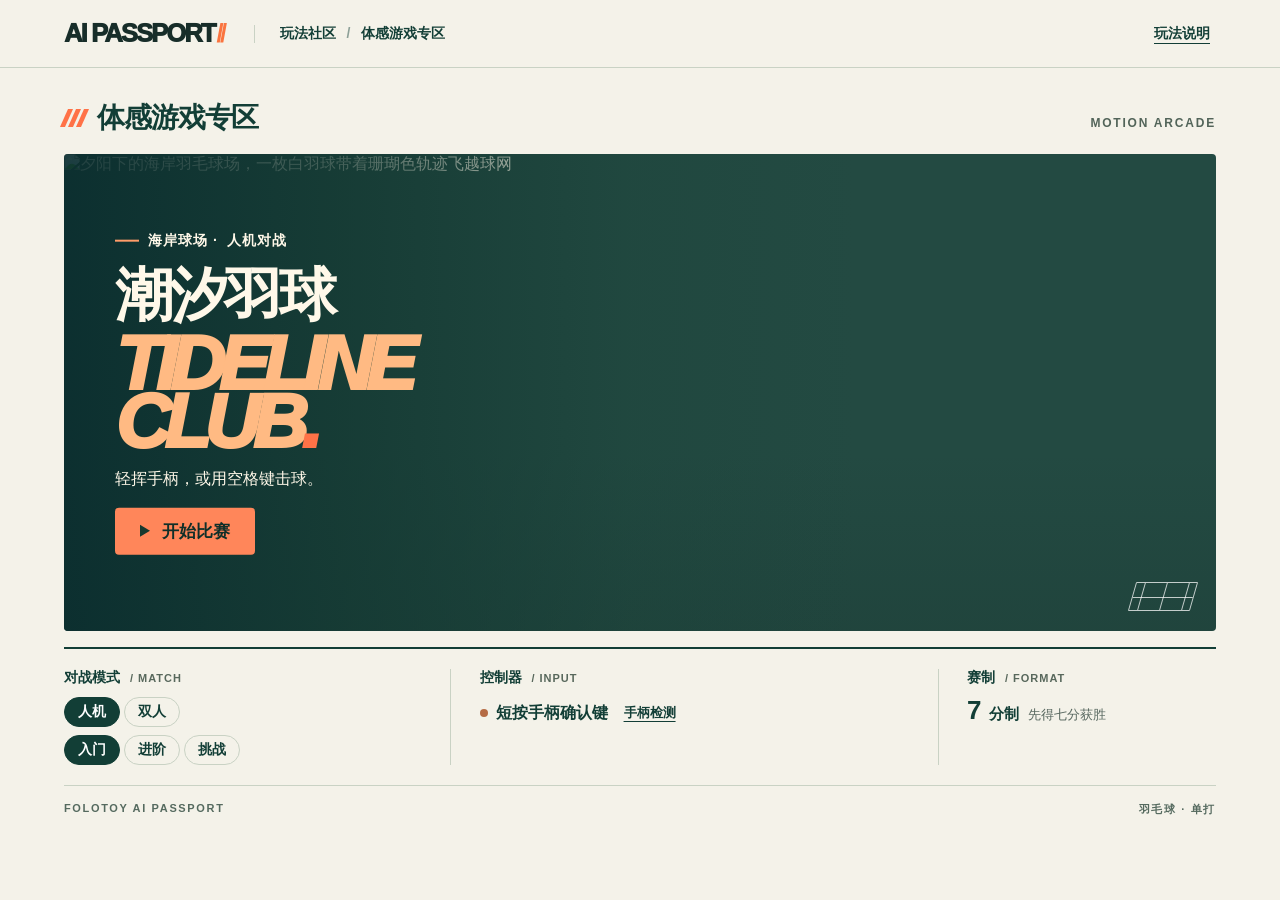
==== source/game/index.html @ 1c9361a9 "feat(game): add Bluetooth duel play, motion capture and playtest guides" ====
<!doctype html>
<html lang="zh-CN"><head><meta charset="utf-8"><meta name="viewport" content="width=device-width,initial-scale=1,viewport-fit=cover"><meta name="theme-color" content="#153c36">
<title>潮汐羽球 · AI Passport 体感游戏专区</title><link rel="icon" href="data:,"><link rel="stylesheet" href="style.css"></head>
<body>
<main id="lobby">
<header class="mast"><span class="brand">AI PASSPORT<b>//</b></span><span class="crumb">玩法社区 <i>/</i> 体感游戏专区</span><button class="textbtn" data-dialog="guide">玩法说明</button></header>
<div class="spread">
<div class="sectionline"><span class="sportmark"><i></i><i></i><i></i></span><h1>体感游戏专区</h1><span class="english">MOTION ARCADE</span></div>
<article class="poster">
<img class="keyart" src="assets/keyart.webp" alt="夕阳下的海岸羽毛球场，一枚白羽球带着珊瑚色轨迹飞越球网">
<div class="poster-shade"></div>
<div class="hero-copy"><span class="venue"><i></i> 海岸球场 · <span id="mode-name">人机对战</span></span><h2>潮汐羽球</h2><div class="club">TIDELINE<br>CLUB<span>.</span></div><p>轻挥手柄，或用空格键击球。</p><button class="play" id="play"><span class="triangle"></span>开始比赛</button></div>
<div class="court-stamp" aria-hidden="true"><i></i><b></b></div>
</article>
<section class="settings" aria-label="比赛设置">
<div class="setting"><span class="label">对战模式 <em>/ MATCH</em></span><div class="choices" aria-label="选择对战模式"><button data-mode="solo" aria-pressed="true">人机</button><button data-mode="duel" aria-pressed="false">双人</button></div><div id="difficulty" class="choices" aria-label="选择难度"><button data-level="shore" aria-pressed="true">入门</button><button data-level="tide" aria-pressed="false">进阶</button><button data-level="swell" aria-pressed="false">挑战</button></div></div>
<div class="setting"><span class="label">控制器 <em>/ INPUT</em></span><button class="input-btn" data-dialog="connect"><span class="dot"></span><span id="input-status" aria-live="polite">短按手柄确认键</span><u>手柄检测</u></button></div>
<div class="setting rule"><span class="label">赛制 <em>/ FORMAT</em></span><strong>7 <small>分制</small></strong><span>先得七分获胜</span></div>
</section><footer><span>FOLOTOY AI PASSPORT</span><span>羽毛球 · 单打</span></footer></div></main>
<section id="court" hidden aria-label="羽毛球比赛">
<canvas id="world" aria-label="海岸 3D 羽毛球场"></canvas>
<header class="hud"><button id="pause" aria-label="暂停比赛">Ⅱ</button><div class="score"><span><span id="near-label">你</span> <b id="you">0</b></span><i></i><span><b id="cpu">0</b> <span id="far-label">电脑</span></span></div><button id="sound" aria-pressed="true">音效 开</button></header>
<div class="rally"><span>TIDELINE CLUB</span><b id="rally">海岸单打</b></div>
<div class="signal" id="signal"><span id="signal-label"></span></div>
<div class="prompt"><strong id="cue">准备发球</strong><span id="tip"></span></div>
<div class="touch"><button data-shot="left">左路</button><button data-shot="hit">挥拍</button><button data-shot="right">右路</button></div>
</section>
<dialog id="sheet"><div class="sheet-head"><span>TIDELINE CLUB</span><button id="close" aria-label="关闭">×</button></div><div id="sheet-content"></div></dialog>
<template id="guide"><h2>第一次上场</h2><ol><li><b>发球</b><p>选好对战模式后开始比赛。轻挥一次手柄，或按空格、点「挥拍」发球。得分方发下一球。</p></li><li><b>接球</b><p>人物自动跑位。看球落向自己这侧，在「现在挥拍」亮起时出手。球快到身边时就可以挥拍，稍早出手会在够到球时接回。双人模式下，P1 守近场，P2 守远场。</p></li><li><b>打向空当</b><p>屏幕朝自己，向左或右挥拍选择落点。小幅动作吊球，更快的挥拍可以在高点击出扣杀。</p><p>键盘：← / → 或 A / D 瞄准，空格击球，Shift + 空格重击，↓ + 空格轻吊。触屏：左路、右路打边线，中间按钮打中路。</p></li></ol></template>
<template id="connect"><h2>蓝牙手柄检测</h2><ol><li><b>在电脑或 iPad 上配对</b><p>打开系统的蓝牙设置，连接手柄屏幕上显示的 Tideline 名称。两只手柄分别配对到运行游戏的同一台设备，Wi-Fi 可以照常使用。</p></li><li><b>给手柄选边</b><p>先点一下球场页面，再短按手柄确认键。下面会显示收到输入的玩家；只玩一人时默认是 P1。第二只手柄按下键选 P2，再按确认启用。手柄静放一秒后挥拍，看对应玩家的计数。长按下键可停用并重新选边。</p></li></ol>
<p id="paddle-0"></p><p id="paddle-1"></p><p>电视可通过投屏或 HDMI 显示比赛。想比较电视的延迟，可以先看游戏设备本身的画面试接几球。</p></template>
<script src="assets/three.min.js"></script><script src="arena.js"></script><script src="match.js"></script><script src="app.js"></script>
</body></html>
---- source/game/style.css ----
:root{color-scheme:light;--ink:#123e36;--paper:#f4f2e9;--orange:#ff7247;--edge:#c9d2c4;font-family:"Inter","Helvetica Neue","PingFang SC","Microsoft YaHei",sans-serif;color:var(--ink);background:var(--paper)}*{box-sizing:border-box}body{margin:0}button,a{font:inherit}button{cursor:pointer;color:inherit}button:focus-visible,a:focus-visible{outline:3px solid #de6234;outline-offset:4px}button{border:0}button:active{transform:translateY(1px)}[hidden]{display:none!important}
.mast{height:68px;padding:0 clamp(20px,5vw,92px);display:flex;gap:30px;align-items:center;border-bottom:1px solid var(--edge)}.brand{font-size:clamp(18px,2vw,26px);font-weight:950;letter-spacing:-.075em;color:#172d29}.brand b{color:#fa743f;letter-spacing:-.14em;margin-left:2px}.crumb{font-size:14px;font-weight:600;border-left:1px solid var(--edge);padding-left:25px}.crumb i{font-style:normal;opacity:.45;padding:0 7px}.textbtn{margin-left:auto;background:transparent;font-weight:700;font-size:14px;text-decoration:underline;text-underline-offset:5px}
.spread{max-width:1590px;margin:auto;padding:0 clamp(20px,5vw,90px)}.sectionline{display:flex;gap:12px;align-items:baseline;margin:clamp(22px,3.6vh,42px) 0 18px}.sectionline h1{font-size:clamp(21px,2.15vw,34px);margin:0;font-weight:900;letter-spacing:-.04em}.english,.label em,.sheet-head span,footer,.rally span,.venue,.club,.hud,.court-stamp{font-family:"Avenir Next","Helvetica Neue",sans-serif}.english,.label em,.sheet-head span,footer,.rally span{font-size:12px;font-weight:800;letter-spacing:.15em}.english{margin-left:auto;color:#526459}.sportmark{height:18px;display:inline-flex;gap:3px;transform:skew(-24deg);align-self:center}.sportmark i{width:5px;background:var(--orange)}.poster{position:relative;height:clamp(365px,53vh,660px);overflow:hidden;background:#234a42;border-radius:4px;isolation:isolate;color:#fff8e9}.keyart,.poster-shade{position:absolute;inset:0;width:100%;height:100%;object-fit:cover;object-position:66% 51%;z-index:-2}.poster-shade{z-index:-1;background:linear-gradient(90deg,#0a2d2ee8 0%,#133832c9 24%,#163f3538 49%,transparent 69%),linear-gradient(0deg,#10231f25,transparent 38%)}.hero-copy{position:absolute;left:clamp(24px,4vw,74px);top:50%;transform:translateY(-50%)}.venue{font-size:14px;font-weight:700;letter-spacing:.07em;display:flex;align-items:center;gap:9px}.venue i{height:2px;width:24px;background:#ff9c69}.hero-copy h2{font-size:clamp(37px,4.5vw,70px);line-height:1.05;letter-spacing:-.06em;margin:15px 0 10px}.club{font-weight:950;font-style:italic;font-size:clamp(47px,6vw,100px);letter-spacing:-.09em;line-height:.75;color:#ffba83}.club span{color:var(--orange)}.hero-copy p{font-size:16px;margin:18px 0}.play,.action-link{display:inline-flex;align-items:center;justify-content:center;gap:12px;background:#ff865a;color:#102f29;font-weight:850;border-radius:4px;padding:12px 25px;font-size:17px;min-height:46px;text-decoration:none}.play:hover,.action-link:hover{background:#ffa87b}.triangle{border-top:6px solid transparent;border-bottom:6px solid transparent;border-left:10px solid #18382e}.court-stamp{position:absolute;right:22px;bottom:20px;width:62px;height:29px;border:1px solid #fffb;border-radius:1px;transform:skew(-16deg)}.court-stamp:before,.court-stamp:after,.court-stamp i,.court-stamp b{content:"";position:absolute;background:#fffb}.court-stamp:before{left:50%;height:100%;width:1px}.court-stamp:after{left:0;top:50%;width:100%;height:1px}.court-stamp i,.court-stamp b{top:0;left:14%;height:100%;width:1px}.court-stamp b{left:86%}
.settings{display:grid;grid-template-columns:1.07fr 1.35fr .77fr;margin-top:16px;border-top:2px solid var(--ink);border-bottom:1px solid var(--edge);padding:20px 0}.setting{padding:0 clamp(16px,2.2vw,38px);border-left:1px solid var(--edge)}.setting:first-child{padding-left:0;border:0}.label{display:block;font-size:14px;font-weight:800;margin-bottom:10px}.label em{font-size:11px;font-style:normal;letter-spacing:.09em;color:#58685c;margin-left:6px}.choices{display:flex;gap:4px}.choices button{border:1px solid var(--edge);background:transparent;border-radius:30px;padding:5px 13px;font-size:14px;font-weight:650}.choices button[aria-pressed=true]{background:var(--ink);color:white;border-color:var(--ink)}.input-btn{display:flex;align-items:center;gap:8px;min-height:32px;background:transparent;padding:0;line-height:1.25;font-weight:700;flex-wrap:wrap}.dot{width:8px;height:8px;border-radius:100%;background:#b56b44}.connected .dot{background:#24814c}.input-btn u{font-size:13px;margin-left:8px;text-underline-offset:4px}.rule strong{font-size:26px;line-height:1}.rule small{font-size:15px}.rule>span:last-child{font-size:13px;margin-left:9px;color:#56665e}footer{display:flex;justify-content:space-between;margin:16px 0 18px;color:#556a5f;font-size:11px}
#court{position:fixed;inset:0;background:#214b4a;overflow:hidden;touch-action:manipulation}#world{width:100%;height:100%;display:block}.hud{position:absolute;top:max(18px,env(safe-area-inset-top));left:3vw;right:3vw;display:flex;align-items:center;justify-content:space-between}.hud button,.score,.rally,.prompt,.touch button{background:#123a35eb;color:#fffbeb;border:1px solid #f6f2db53;border-radius:7px}.hud button{min-height:42px;min-width:44px;font-weight:750;padding:0 12px}.score{position:absolute;left:50%;transform:translateX(-50%);display:flex;align-items:center;padding:6px 16px;gap:18px;font-size:14px;font-weight:700;font-variant-numeric:tabular-nums}.score span{display:flex;align-items:center;gap:13px}.score b{font-size:33px;line-height:1.1}.score i{height:24px;width:1px;background:#fff5}.rally{position:absolute;top:78px;left:3vw;display:grid;gap:3px;padding:9px 12px}.rally span{color:#fdc08d;font-size:10px}.rally b{font-size:14px}.prompt{position:absolute;bottom:max(17px,3.1vh);left:3vw;padding:10px 16px;display:grid;gap:3px;max-width:55vw}.prompt strong{color:#ffbd89;font-size:20px}.prompt span{font-size:14px}.signal{pointer-events:none;position:absolute;top:21%;left:50%;transform:translateX(-50%);color:#173d35;white-space:nowrap}.signal span:not(:empty){display:block;background:#fff0cfef;border-radius:99px;padding:6px 18px;font-weight:800;font-size:17px;box-shadow:0 2px 12px #15322922}.touch{position:absolute;right:3vw;bottom:max(17px,3.1vh);display:flex;gap:5px}.touch button{font-size:15px;padding:12px 15px;font-weight:700}.touch button:nth-child(2){background:#ff885c;color:#16392f}.sheet-head{display:flex;align-items:center;justify-content:space-between;color:#638171}.sheet-head button{background:transparent;font-size:30px;line-height:1}.sheet-head span{font-size:11px}dialog{border:1px solid #1d493b;color:var(--ink);background:#faf8ed;border-radius:10px;width:min(480px,92vw);max-height:88dvh;padding:24px 28px;box-shadow:0 30px 100px #00181155}dialog::backdrop{background:#092822ac}dialog h2{margin:14px 0;font-size:30px;letter-spacing:-.04em}dialog ol{padding-left:23px}dialog li{padding-left:4px;margin:13px 0}dialog p{line-height:1.6;margin:4px 0;color:#39564b}.dialog-actions{display:flex;gap:9px;flex-wrap:wrap;margin-top:18px}.dialog-actions button{padding:10px 15px;border-radius:4px;background:#dce6d6;font-weight:750}.dialog-actions button:first-child{background:#ff8c5e}.result-score{font-weight:900;font-size:50px;letter-spacing:-.06em}.result-score span{color:#8a9f90}
@media(max-width:720px){.mast{height:54px;gap:13px}.crumb{font-size:12px;padding-left:12px}.sectionline{margin-top:22px}.english{font-size:10px}.poster{height:clamp(365px,54vh,530px)}.poster-shade{background:linear-gradient(90deg,#103631bd,#123d2c27 78%),linear-gradient(0deg,#173a31a5,transparent 75%)}.keyart{object-position:66% center}.hero-copy{top:auto;transform:none;bottom:24px}.settings{grid-template-columns:1fr 1.15fr;padding:14px 0;row-gap:12px}.setting{padding:0 9px}.rule{grid-column:1/-1;border:0;border-top:1px solid var(--edge);padding:12px 0 0;display:flex;align-items:center;gap:9px}.rule .label{margin:0 auto 0 0}.rule strong{font-size:20px}.label em{font-size:9px;margin-left:2px}.choices{gap:3px}.choices button{padding:5px 9px}.prompt{bottom:83px;left:50%;transform:translateX(-50%);text-align:center;min-width:240px}.touch{left:0;right:0;justify-content:center;bottom:18px}.rally{top:72px}.input-btn{font-size:14px}.input-btn u{margin-left:0}}
@media(max-height:520px) and (orientation:landscape){.rally{top:65px}.prompt{bottom:8px;left:2%;transform:none;min-width:0}.touch{left:auto;right:2%;bottom:8px}.signal{top:21%}.hud{top:8px}.hud button{min-height:36px}.score b{font-size:25px}}
@media(prefers-reduced-motion:reduce){*{scroll-behavior:auto}}

#difficulty{margin-top:8px} .venue #mode-name{display:inline}
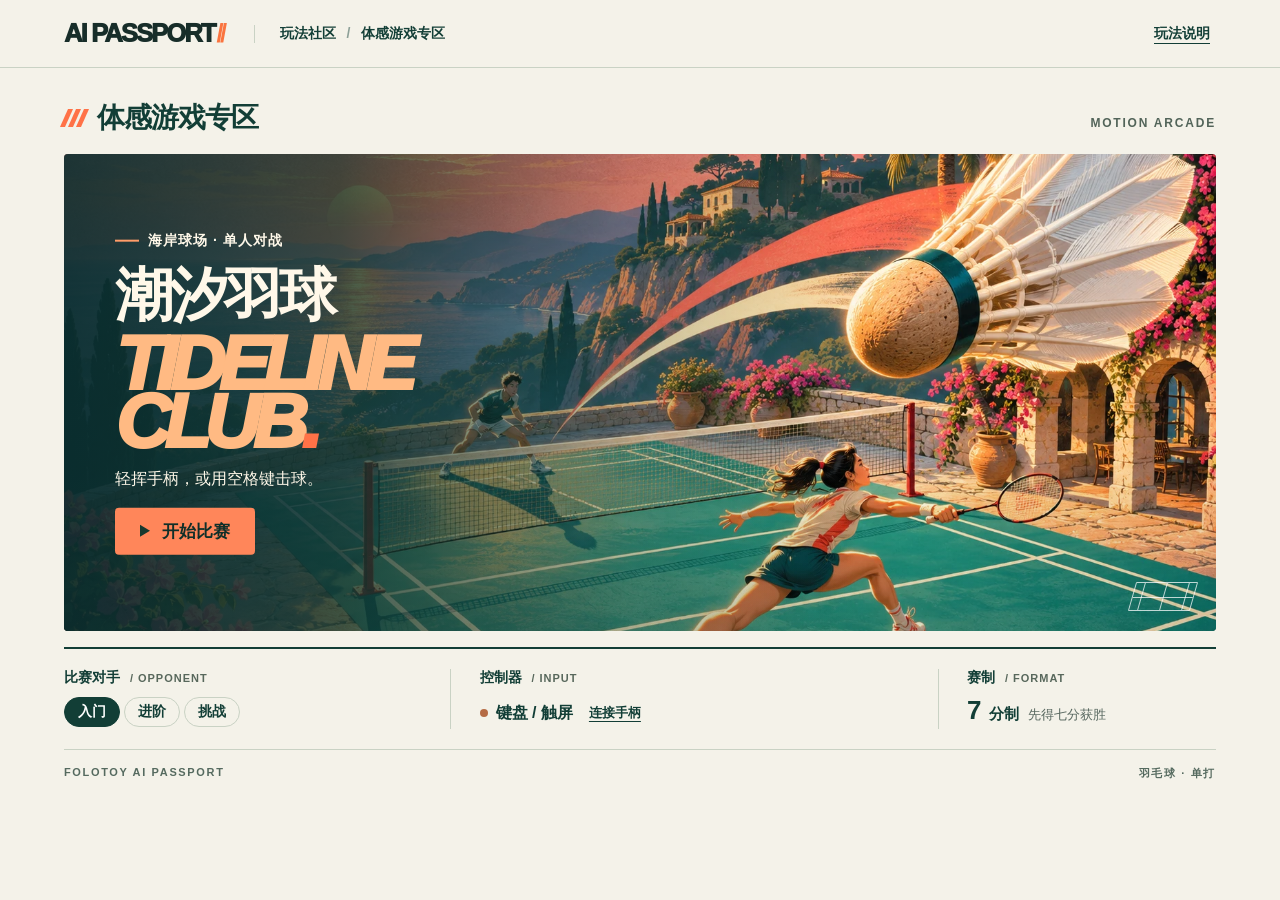
==== commit aae1cfc1: "chore(game): import the original Tideline playtest and board support" ====
--- a/source/game/index.html
+++ b/source/game/index.html
@@ -9,25 +9,24 @@
 <article class="poster">
 <img class="keyart" src="assets/keyart.webp" alt="夕阳下的海岸羽毛球场，一枚白羽球带着珊瑚色轨迹飞越球网">
 <div class="poster-shade"></div>
-<div class="hero-copy"><span class="venue"><i></i> 海岸球场 · <span id="mode-name">人机对战</span></span><h2>潮汐羽球</h2><div class="club">TIDELINE<br>CLUB<span>.</span></div><p>轻挥手柄，或用空格键击球。</p><button class="play" id="play"><span class="triangle"></span>开始比赛</button></div>
+<div class="hero-copy"><span class="venue"><i></i> 海岸球场 · 单人对战</span><h2>潮汐羽球</h2><div class="club">TIDELINE<br>CLUB<span>.</span></div><p>轻挥手柄，或用空格键击球。</p><button class="play" id="play"><span class="triangle"></span>开始比赛</button></div>
 <div class="court-stamp" aria-hidden="true"><i></i><b></b></div>
 </article>
 <section class="settings" aria-label="比赛设置">
-<div class="setting"><span class="label">对战模式 <em>/ MATCH</em></span><div class="choices" aria-label="选择对战模式"><button data-mode="solo" aria-pressed="true">人机</button><button data-mode="duel" aria-pressed="false">双人</button></div><div id="difficulty" class="choices" aria-label="选择难度"><button data-level="shore" aria-pressed="true">入门</button><button data-level="tide" aria-pressed="false">进阶</button><button data-level="swell" aria-pressed="false">挑战</button></div></div>
-<div class="setting"><span class="label">控制器 <em>/ INPUT</em></span><button class="input-btn" data-dialog="connect"><span class="dot"></span><span id="input-status" aria-live="polite">短按手柄确认键</span><u>手柄检测</u></button></div>
+<div class="setting"><span class="label">比赛对手 <em>/ OPPONENT</em></span><div class="choices" aria-label="选择难度"><button data-level="shore" aria-pressed="true">入门</button><button data-level="tide" aria-pressed="false">进阶</button><button data-level="swell" aria-pressed="false">挑战</button></div></div>
+<div class="setting"><span class="label">控制器 <em>/ INPUT</em></span><button class="input-btn" data-dialog="connect"><span class="dot"></span><span id="input-status">键盘 / 触屏</span><u>连接手柄</u></button></div>
 <div class="setting rule"><span class="label">赛制 <em>/ FORMAT</em></span><strong>7 <small>分制</small></strong><span>先得七分获胜</span></div>
 </section><footer><span>FOLOTOY AI PASSPORT</span><span>羽毛球 · 单打</span></footer></div></main>
 <section id="court" hidden aria-label="羽毛球比赛">
 <canvas id="world" aria-label="海岸 3D 羽毛球场"></canvas>
-<header class="hud"><button id="pause" aria-label="暂停比赛">Ⅱ</button><div class="score"><span><span id="near-label">你</span> <b id="you">0</b></span><i></i><span><b id="cpu">0</b> <span id="far-label">电脑</span></span></div><button id="sound" aria-pressed="true">音效 开</button></header>
+<header class="hud"><button id="pause" aria-label="暂停比赛">Ⅱ</button><div class="score"><span>你 <b id="you">0</b></span><i></i><span><b id="cpu">0</b> 电脑</span></div><button id="sound" aria-pressed="true">音效 开</button></header>
 <div class="rally"><span>TIDELINE CLUB</span><b id="rally">海岸单打</b></div>
 <div class="signal" id="signal"><span id="signal-label"></span></div>
 <div class="prompt"><strong id="cue">准备发球</strong><span id="tip"></span></div>
 <div class="touch"><button data-shot="left">左路</button><button data-shot="hit">挥拍</button><button data-shot="right">右路</button></div>
 </section>
 <dialog id="sheet"><div class="sheet-head"><span>TIDELINE CLUB</span><button id="close" aria-label="关闭">×</button></div><div id="sheet-content"></div></dialog>
-<template id="guide"><h2>第一次上场</h2><ol><li><b>发球</b><p>选好对战模式后开始比赛。轻挥一次手柄，或按空格、点「挥拍」发球。得分方发下一球。</p></li><li><b>接球</b><p>人物自动跑位。看球落向自己这侧，在「现在挥拍」亮起时出手。球快到身边时就可以挥拍，稍早出手会在够到球时接回。双人模式下，P1 守近场，P2 守远场。</p></li><li><b>打向空当</b><p>屏幕朝自己，向左或右挥拍选择落点。小幅动作吊球，更快的挥拍可以在高点击出扣杀。</p><p>键盘：← / → 或 A / D 瞄准，空格击球，Shift + 空格重击，↓ + 空格轻吊。触屏：左路、右路打边线，中间按钮打中路。</p></li></ol></template>
-<template id="connect"><h2>蓝牙手柄检测</h2><ol><li><b>在电脑或 iPad 上配对</b><p>打开系统的蓝牙设置，连接手柄屏幕上显示的 Tideline 名称。两只手柄分别配对到运行游戏的同一台设备，Wi-Fi 可以照常使用。</p></li><li><b>给手柄选边</b><p>先点一下球场页面，再短按手柄确认键。下面会显示收到输入的玩家；只玩一人时默认是 P1。第二只手柄按下键选 P2，再按确认启用。手柄静放一秒后挥拍，看对应玩家的计数。长按下键可停用并重新选边。</p></li></ol>
-<p id="paddle-0"></p><p id="paddle-1"></p><p>电视可通过投屏或 HDMI 显示比赛。想比较电视的延迟，可以先看游戏设备本身的画面试接几球。</p></template>
-<script src="assets/three.min.js"></script><script src="arena.js"></script><script src="match.js"></script><script src="app.js"></script>
+<template id="guide"><h2>第一次上场</h2><ol><li><b>发球</b><p>选好难度后开始比赛。轻挥一次手柄，或按空格、点「挥拍」发球。得分方发下一球。</p></li><li><b>接球</b><p>人物自动跑位。看球落向近场，在「现在挥拍」亮起时出手。早挥会落空。</p></li><li><b>打向空当</b><p>屏幕朝自己，向左或右挥拍选择落点。小幅动作吊球，更快的挥拍可以在高点击出扣杀。</p><p>键盘：← / → 或 A / D 瞄准，空格击球，Shift + 空格重击，↓ + 空格轻吊。触屏：左路、右路打边线，中间按钮打中路。</p></li></ol></template>
+<template id="connect"><h2>连接 AI Passport</h2><ol><li><b>打开手柄</b><p>刷入套件内的 Tideline 固件，开机后查看屏幕上的 Wi-Fi 名称与 KEY。</p></li><li><b>加入手柄 Wi-Fi</b><p>电脑或 iPad 连上 Tideline- 开头的热点。若系统提示无互联网，选择保持连接。</p></li><li><b>打开手柄上的球场</b><p>在浏览器打开下方地址，将手柄平放约一秒。看到「体感已就绪」即可开始。开机时会生成新的热点密码。</p></li></ol><a class="action-link" href="http://192.168.4.1/">打开 192.168.4.1</a></template>
+<script src="assets/three.min.js"></script><script src="arena.js"></script><script src="match.js"></script><script src="motion.js"></script><script src="app.js"></script>
 </body></html>
--- a/source/game/style.css
+++ b/source/game/style.css
@@ -6,5 +6,3 @@
 @media(max-width:720px){.mast{height:54px;gap:13px}.crumb{font-size:12px;padding-left:12px}.sectionline{margin-top:22px}.english{font-size:10px}.poster{height:clamp(365px,54vh,530px)}.poster-shade{background:linear-gradient(90deg,#103631bd,#123d2c27 78%),linear-gradient(0deg,#173a31a5,transparent 75%)}.keyart{object-position:66% center}.hero-copy{top:auto;transform:none;bottom:24px}.settings{grid-template-columns:1fr 1.15fr;padding:14px 0;row-gap:12px}.setting{padding:0 9px}.rule{grid-column:1/-1;border:0;border-top:1px solid var(--edge);padding:12px 0 0;display:flex;align-items:center;gap:9px}.rule .label{margin:0 auto 0 0}.rule strong{font-size:20px}.label em{font-size:9px;margin-left:2px}.choices{gap:3px}.choices button{padding:5px 9px}.prompt{bottom:83px;left:50%;transform:translateX(-50%);text-align:center;min-width:240px}.touch{left:0;right:0;justify-content:center;bottom:18px}.rally{top:72px}.input-btn{font-size:14px}.input-btn u{margin-left:0}}
 @media(max-height:520px) and (orientation:landscape){.rally{top:65px}.prompt{bottom:8px;left:2%;transform:none;min-width:0}.touch{left:auto;right:2%;bottom:8px}.signal{top:21%}.hud{top:8px}.hud button{min-height:36px}.score b{font-size:25px}}
 @media(prefers-reduced-motion:reduce){*{scroll-behavior:auto}}
-
-#difficulty{margin-top:8px} .venue #mode-name{display:inline}
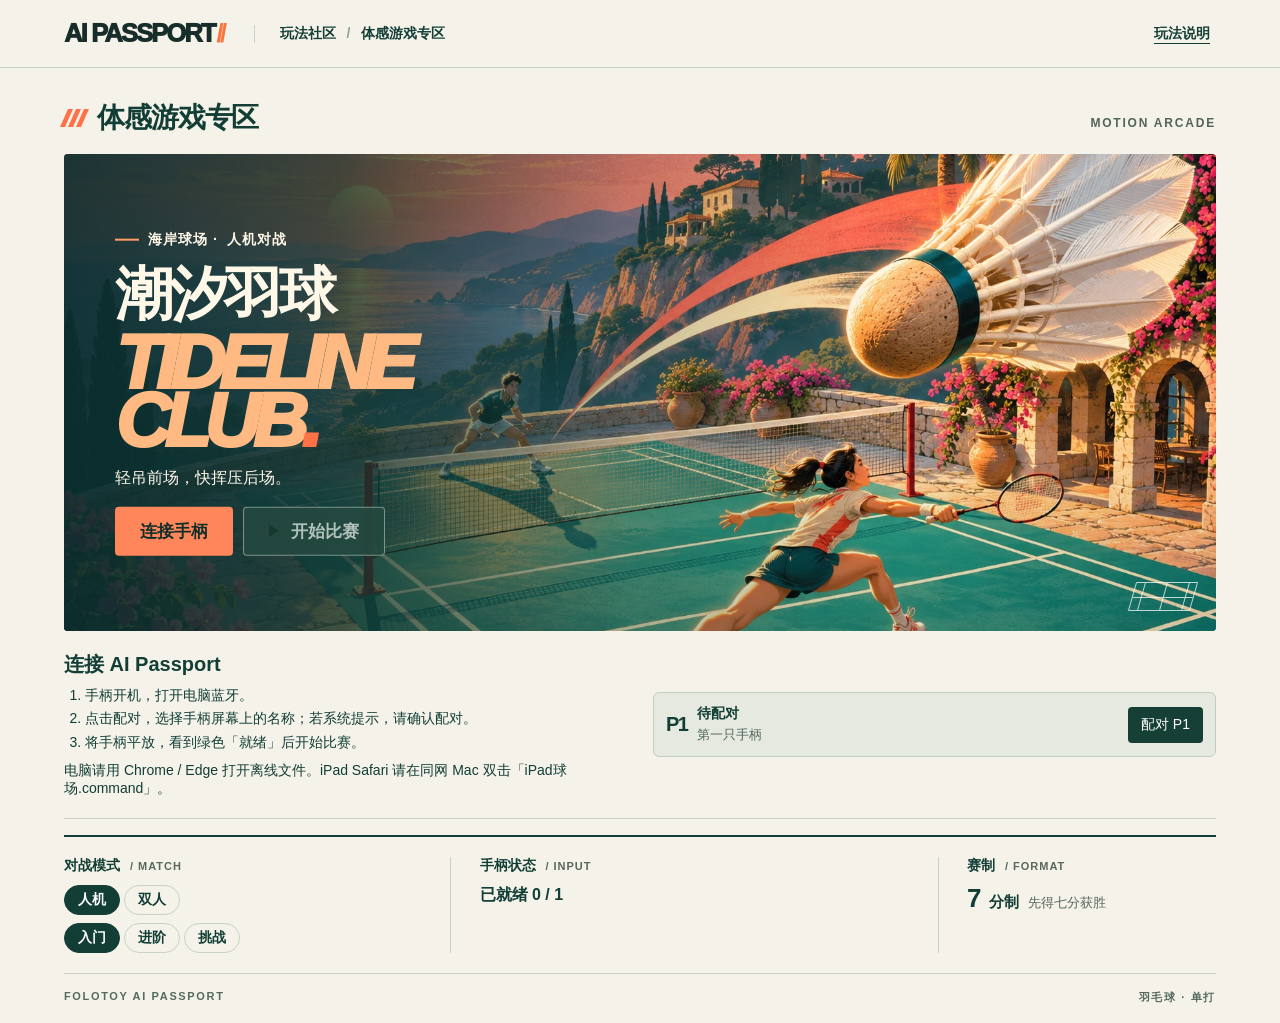
==== commit 1f9717a6: "feat(game): add motion-aware rallies, split-screen play and BLE controller feedback" ====
--- a/source/game/index.html
+++ b/source/game/index.html
@@ -9,24 +9,30 @@
 <article class="poster">
 <img class="keyart" src="assets/keyart.webp" alt="夕阳下的海岸羽毛球场，一枚白羽球带着珊瑚色轨迹飞越球网">
 <div class="poster-shade"></div>
-<div class="hero-copy"><span class="venue"><i></i> 海岸球场 · 单人对战</span><h2>潮汐羽球</h2><div class="club">TIDELINE<br>CLUB<span>.</span></div><p>轻挥手柄，或用空格键击球。</p><button class="play" id="play"><span class="triangle"></span>开始比赛</button></div>
+<div class="hero-copy"><span class="venue"><i></i> 海岸球场 · <span id="mode-name">人机对战</span></span><h2>潮汐羽球</h2><div class="club">TIDELINE<br>CLUB<span>.</span></div><p>轻吊前场，快挥压后场。</p><div class="launch-actions"><button class="play" id="setup-jump">连接手柄</button><button class="play" id="play" disabled><span class="triangle"></span>开始比赛</button></div></div>
 <div class="court-stamp" aria-hidden="true"><i></i><b></b></div>
 </article>
+<section class="pairing" id="pairing" aria-labelledby="pair-heading">
+<div class="pair-guide"><h2 id="pair-heading">连接 AI Passport</h2>
+<ol id="pair-steps"><li>手柄开机，打开电脑蓝牙。</li><li>点击配对，选择手柄屏幕上的名称；若系统提示，请确认配对。</li><li>将手柄平放，看到绿色「就绪」后开始比赛。</li></ol>
+<p id="platform-help" hidden></p></div>
+<div class="pair-slots"><div class="slot" id="slot0"><b>P1</b><div><strong id="paddle-0" aria-live="polite">待配对</strong><small id="detail0">第一只手柄</small></div><button id="link0">配对 P1</button></div>
+<div class="slot" id="slot1" hidden><b>P2</b><div><strong id="paddle-1" aria-live="polite">待配对</strong><small id="detail1">第二只手柄</small></div><button id="link1">配对 P2</button></div></div></section>
 <section class="settings" aria-label="比赛设置">
-<div class="setting"><span class="label">比赛对手 <em>/ OPPONENT</em></span><div class="choices" aria-label="选择难度"><button data-level="shore" aria-pressed="true">入门</button><button data-level="tide" aria-pressed="false">进阶</button><button data-level="swell" aria-pressed="false">挑战</button></div></div>
-<div class="setting"><span class="label">控制器 <em>/ INPUT</em></span><button class="input-btn" data-dialog="connect"><span class="dot"></span><span id="input-status">键盘 / 触屏</span><u>连接手柄</u></button></div>
+<div class="setting"><span class="label">对战模式 <em>/ MATCH</em></span><div class="choices" aria-label="选择对战模式"><button data-mode="solo" aria-pressed="true">人机</button><button data-mode="duel" aria-pressed="false">双人</button></div><div id="difficulty" class="choices" aria-label="选择难度"><button data-level="shore" aria-pressed="true">入门</button><button data-level="tide" aria-pressed="false">进阶</button><button data-level="swell" aria-pressed="false">挑战</button></div></div>
+<div class="setting"><span class="label">手柄状态 <em>/ INPUT</em></span><strong id="input-status" aria-live="polite">等待 P1 配对</strong></div>
 <div class="setting rule"><span class="label">赛制 <em>/ FORMAT</em></span><strong>7 <small>分制</small></strong><span>先得七分获胜</span></div>
 </section><footer><span>FOLOTOY AI PASSPORT</span><span>羽毛球 · 单打</span></footer></div></main>
 <section id="court" hidden aria-label="羽毛球比赛">
 <canvas id="world" aria-label="海岸 3D 羽毛球场"></canvas>
-<header class="hud"><button id="pause" aria-label="暂停比赛">Ⅱ</button><div class="score"><span>你 <b id="you">0</b></span><i></i><span><b id="cpu">0</b> 电脑</span></div><button id="sound" aria-pressed="true">音效 开</button></header>
+<header class="hud"><button id="pause" aria-label="暂停比赛">Ⅱ</button><div class="score"><span><span id="near-label">你</span> <b id="you">0</b></span><i></i><span><b id="cpu">0</b> <span id="far-label">电脑</span></span></div><button id="sound" aria-pressed="true">音效 开</button></header>
 <div class="rally"><span>TIDELINE CLUB</span><b id="rally">海岸单打</b></div>
+<div id="split-hud" hidden><div><b>P1</b><span id="side0-cue"></span><small id="side0-power"></small></div><div><b>P2</b><span id="side1-cue"></span><small id="side1-power"></small></div></div>
 <div class="signal" id="signal"><span id="signal-label"></span></div>
 <div class="prompt"><strong id="cue">准备发球</strong><span id="tip"></span></div>
 <div class="touch"><button data-shot="left">左路</button><button data-shot="hit">挥拍</button><button data-shot="right">右路</button></div>
 </section>
 <dialog id="sheet"><div class="sheet-head"><span>TIDELINE CLUB</span><button id="close" aria-label="关闭">×</button></div><div id="sheet-content"></div></dialog>
-<template id="guide"><h2>第一次上场</h2><ol><li><b>发球</b><p>选好难度后开始比赛。轻挥一次手柄，或按空格、点「挥拍」发球。得分方发下一球。</p></li><li><b>接球</b><p>人物自动跑位。看球落向近场，在「现在挥拍」亮起时出手。早挥会落空。</p></li><li><b>打向空当</b><p>屏幕朝自己，向左或右挥拍选择落点。小幅动作吊球，更快的挥拍可以在高点击出扣杀。</p><p>键盘：← / → 或 A / D 瞄准，空格击球，Shift + 空格重击，↓ + 空格轻吊。触屏：左路、右路打边线，中间按钮打中路。</p></li></ol></template>
-<template id="connect"><h2>连接 AI Passport</h2><ol><li><b>打开手柄</b><p>刷入套件内的 Tideline 固件，开机后查看屏幕上的 Wi-Fi 名称与 KEY。</p></li><li><b>加入手柄 Wi-Fi</b><p>电脑或 iPad 连上 Tideline- 开头的热点。若系统提示无互联网，选择保持连接。</p></li><li><b>打开手柄上的球场</b><p>在浏览器打开下方地址，将手柄平放约一秒。看到「体感已就绪」即可开始。开机时会生成新的热点密码。</p></li></ol><a class="action-link" href="http://192.168.4.1/">打开 192.168.4.1</a></template>
-<script src="assets/three.min.js"></script><script src="arena.js"></script><script src="match.js"></script><script src="motion.js"></script><script src="app.js"></script>
+<template id="guide"><h2>第一次上场</h2><ol><li><b>配对自己的手柄</b><p>手柄开机，在桌面 Chrome / Edge 的球场里按「配对 P1」，核对屏幕名称。双人时再用另一只配对 P2。iPad Safari 使用随包的「iPad球场.command」通过 Mac 连接手柄。</p></li><li><b>接球时轻挥或快挥</b><p>人物自动跑位。看自己画面的来球，在「现在挥拍」时击球。轻挥吊近网，快挥把球压深；在合适高度迎球还能扣杀。左右挥控制落点。</p></li><li><b>盯住自己的半屏</b><p>双人模式左屏是 P1，右屏是 P2，各自面向对手。先得七分获胜，网页和手柄同步显示比分。</p></li></ol></template>
+<script src="assets/three.min.js"></script><script src="arena.js"></script><script src="match.js"></script><script src="relay.js"></script><script src="pad.js"></script><script src="app.js"></script>
 </body></html>
--- a/source/game/style.css
+++ b/source/game/style.css
@@ -6,3 +6,6 @@
 @media(max-width:720px){.mast{height:54px;gap:13px}.crumb{font-size:12px;padding-left:12px}.sectionline{margin-top:22px}.english{font-size:10px}.poster{height:clamp(365px,54vh,530px)}.poster-shade{background:linear-gradient(90deg,#103631bd,#123d2c27 78%),linear-gradient(0deg,#173a31a5,transparent 75%)}.keyart{object-position:66% center}.hero-copy{top:auto;transform:none;bottom:24px}.settings{grid-template-columns:1fr 1.15fr;padding:14px 0;row-gap:12px}.setting{padding:0 9px}.rule{grid-column:1/-1;border:0;border-top:1px solid var(--edge);padding:12px 0 0;display:flex;align-items:center;gap:9px}.rule .label{margin:0 auto 0 0}.rule strong{font-size:20px}.label em{font-size:9px;margin-left:2px}.choices{gap:3px}.choices button{padding:5px 9px}.prompt{bottom:83px;left:50%;transform:translateX(-50%);text-align:center;min-width:240px}.touch{left:0;right:0;justify-content:center;bottom:18px}.rally{top:72px}.input-btn{font-size:14px}.input-btn u{margin-left:0}}
 @media(max-height:520px) and (orientation:landscape){.rally{top:65px}.prompt{bottom:8px;left:2%;transform:none;min-width:0}.touch{left:auto;right:2%;bottom:8px}.signal{top:21%}.hud{top:8px}.hud button{min-height:36px}.score b{font-size:25px}}
 @media(prefers-reduced-motion:reduce){*{scroll-behavior:auto}}
+
+#difficulty{margin-top:8px} .venue #mode-name{display:inline}
+.launch-actions{display:flex;gap:10px;flex-wrap:wrap}.play:disabled{background:#244940;color:#c2d1c9;opacity:.9;cursor:not-allowed;border:1px solid #e8f1de80}.pairing{display:grid;grid-template-columns:1fr 1fr;gap:26px;align-items:center;padding:20px 0;border-bottom:1px solid var(--edge)}.pair-guide h2{font-size:20px;margin:0 0 6px}.pair-guide ol{padding:0 0 0 1.5em;margin:0;font-size:14px;line-height:1.65}.pair-guide p{font-size:14px;margin:8px 0 0}.pair-slots{display:grid;gap:8px}.slot{display:flex;align-items:center;gap:10px;padding:12px;background:#e5e9df;border:1px solid #bfcfc4;border-radius:6px}.slot>b{font-size:20px;letter-spacing:-.08em}.slot>div{flex:1;min-width:0}.slot strong,.slot small{display:block}.slot strong{font-size:14px}.slot small{margin-top:3px;color:#52675f}.slot.ready{border-color:#367958;background:#d8ecdc}.slot.ready strong{color:#155b36}.slot button{background:#163f35;color:white;border-radius:4px;padding:9px 13px;font-size:14px}.slot button:disabled{background:#536c61}.dialog-actions button:disabled{opacity:.4;cursor:not-allowed}.duel .prompt,.duel .touch,.duel .signal,.duel .rally{display:none}#split-hud{pointer-events:none;position:absolute;inset:0;display:grid;grid-template-columns:1fr 1fr}#split-hud>div{position:relative;display:flex;flex-direction:column;align-items:center;justify-content:flex-end;gap:3px;padding-bottom:max(16px,env(safe-area-inset-bottom))}#split-hud>div+div{border-left:2px solid #e4ecddbf}#split-hud b,#split-hud span,#split-hud small{border-radius:5px;background:#13372fec;color:#fff4d8;padding:3px 10px}#split-hud b{color:#ffbb87}#split-hud>div+div b{color:#a8eee1}#split-hud small:empty{display:none}.duel .hud{z-index:2}.bridge-host .poster,.bridge-host .settings,.bridge-host footer,.bridge-host .textbtn{display:none}@media(max-width:760px){.pairing{grid-template-columns:1fr;gap:12px}.duel .score{padding:5px 8px;gap:7px}.duel .score span{gap:5px}.duel .score b{font-size:24px}}
